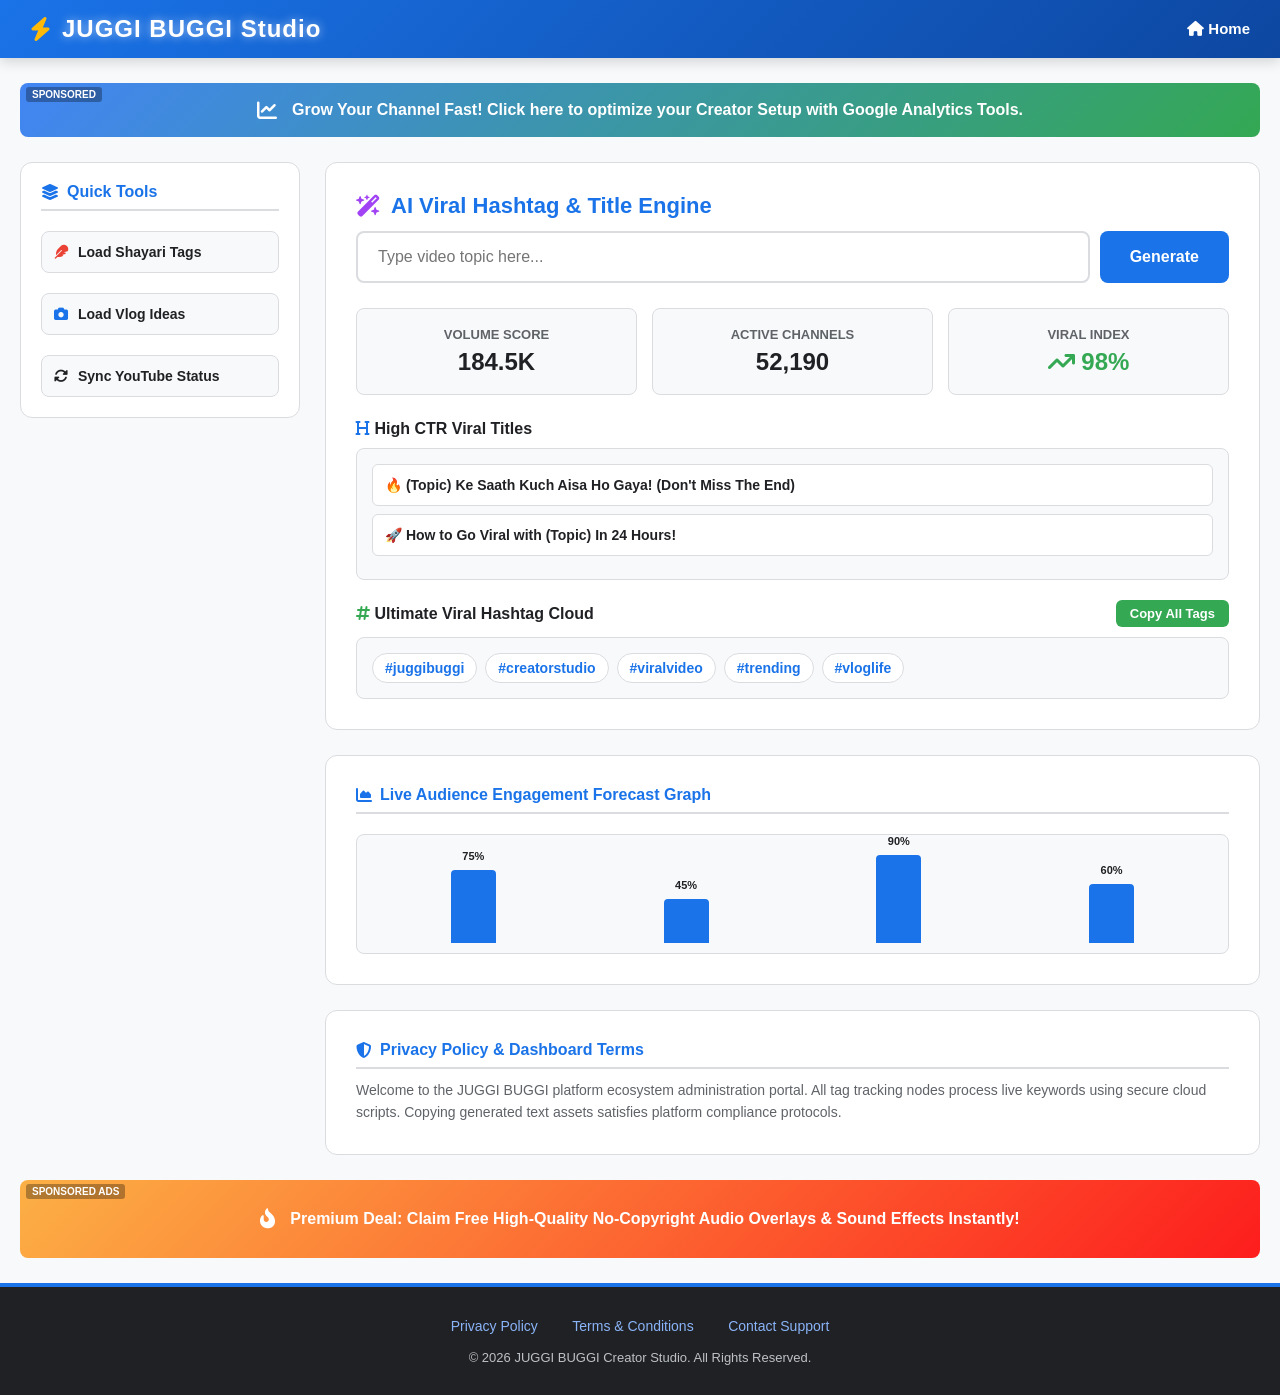
==== dashboard.html @ a664ddf8 "Add files via upload" ====
<!DOCTYPE html>
<html lang="en">
<head>
    <meta charset="UTF-8">
    <meta name="viewport" content="width=device-width, initial-scale=1.0">
    <title>JUGGI BUGGI - Pro Dashboard</title>
    <link rel="stylesheet" href="https://cdnjs.cloudflare.com/ajax/libs/font-awesome/6.4.0/css/all.min.css">
    <style>
        * { margin: 0; padding: 0; box-sizing: border-box; font-family: 'Segoe UI', Tahoma, Geneva, Verdana, sans-serif; }
        body { background-color: #f8f9fa; color: #202124; display: flex; flex-direction: column; min-height: 100vh; }
        
        /* Header & Glowing Animation */
        header { background: linear-gradient(135deg, #1a73e8, #0d47a1); color: white; padding: 15px 30px; display: flex; justify-content: space-between; align-items: center; box-shadow: 0 4px 12px rgba(0,0,0,0.15); position: sticky; top: 0; z-index: 1000; }
        .logo { font-size: 24px; font-weight: 800; letter-spacing: 1px; display: flex; align-items: center; gap: 10px; }
        .logo span { animation: pulseGlow 2s infinite ease-in-out; text-shadow: 0 0 10px rgba(255,255,255,0.6); }
        @keyframes pulseGlow {
            0%, 100% { transform: scale(1); }
            50% { transform: scale(1.03); color: #e8f0fe; }
        }
        .nav-links a { color: white; text-decoration: none; margin-left: 25px; font-weight: 600; font-size: 15px; }

        .container { max-width: 1280px; width: 100%; margin: 25px auto; padding: 0 20px; flex: 1; display: flex; flex-direction: column; gap: 25px; }

        /* Real Clickable Ads */
        .ad-link { width: 100%; display: block; border-radius: 8px; overflow: hidden; text-decoration: none; }
        .real-ad-banner { background: linear-gradient(135deg, #4285f4, #34a853); color: white; padding: 18px; text-align: center; font-weight: bold; display: flex; align-items: center; justify-content: center; gap: 15px; position: relative; }
        .ad-badge { position: absolute; top: 4px; left: 6px; background: rgba(0,0,0,0.3); font-size: 10px; padding: 2px 6px; border-radius: 3px; text-transform: uppercase; }

        /* Dashboard Split Layout */
        .dashboard-grid { display: grid; grid-template-columns: 280px 1fr; gap: 25px; }
        @media(max-width: 900px) { .dashboard-grid { grid-template-columns: 1fr; } }

        /* Sidebar Panel */
        .sidebar-panel { background: white; border: 1px solid #dadce0; border-radius: 12px; padding: 20px; display: flex; flex-direction: column; gap: 20px; height: fit-content; }
        .panel-section-title { font-size: 16px; font-weight: 700; color: #1a73e8; border-bottom: 2px solid #dadce0; padding-bottom: 8px; display: flex; align-items: center; gap: 8px; }
        
        .btn-panel { background: #f8f9fa; border: 1px solid #dadce0; padding: 12px; border-radius: 8px; font-size: 14px; font-weight: 600; cursor: pointer; text-align: left; display: flex; align-items: center; gap: 10px; color: #202124; width: 100%; }
        .btn-panel:hover { color: #1a73e8; background: #e8f0fe; }

        /* Main Section & Form Elements */
        .workspace { display: flex; flex-direction: column; gap: 25px; }
        .tool-box { background: white; border: 1px solid #dadce0; padding: 30px; border-radius: 12px; }
        .tool-title { font-size: 22px; font-weight: 700; margin-bottom: 12px; color: #1a73e8; display: flex; align-items: center; gap: 10px; }
        
        .search-wrapper { display: flex; gap: 10px; margin-bottom: 25px; }
        .search-input { flex: 1; padding: 15px 20px; border: 2px solid #dadce0; background: white; color: #202124; border-radius: 8px; font-size: 16px; outline: none; }
        .search-btn { background: #1a73e8; color: white; border: none; padding: 0 30px; border-radius: 8px; font-size: 16px; cursor: pointer; font-weight: 600; }

        /* Metrics Data Grid */
        .analytics-grid { display: grid; grid-template-columns: repeat(auto-fit, minmax(200px, 1fr)); gap: 15px; margin-bottom: 25px; }
        .card { background: #f8f9fa; border: 1px solid #dadce0; border-radius: 8px; padding: 18px; text-align: center; }
        .card h4 { font-size: 13px; color: #5f6368; text-transform: uppercase; margin-bottom: 6px; }
        .card p { font-size: 24px; font-weight: 700; }
        
        /* Always Visible Results Area */
        .result-box-title { font-size: 16px; font-weight: 700; margin: 20px 0 10px 0; display: flex; justify-content: space-between; align-items: center; }
        .copy-btn { background: #34a853; color: white; border: none; padding: 6px 14px; border-radius: 6px; font-size: 13px; cursor: pointer; font-weight: 600; }
        
        .tags-container { background: #f8f9fa; border: 1px solid #dadce0; border-radius: 8px; padding: 15px; display: flex; flex-wrap: wrap; gap: 8px; }
        .tag-item { background: white; color: #1a73e8; border: 1px solid #dadce0; padding: 6px 12px; border-radius: 20px; font-size: 14px; font-weight: 600; }
        .titles-container { background: #f8f9fa; border: 1px solid #dadce0; border-radius: 8px; padding: 15px; }
        .title-item { background: white; border: 1px solid #dadce0; padding: 12px; border-radius: 6px; margin-bottom: 8px; font-size: 14px; font-weight: 600; display: flex; justify-content: space-between; align-items: center; }

        /* Dynamic Visual Live Forecast Bars */
        .live-graph-box { display: flex; align-items: flex-end; justify-content: space-around; height: 120px; margin-top: 20px; background: #f8f9fa; border: 1px solid #dadce0; border-radius: 8px; padding: 10px; }
        .graph-bar { width: 45px; background: #1a73e8; border-radius: 4px 4px 0 0; position: relative; }
        .graph-bar span { position: absolute; top: -20px; left: 50%; transform: translateX(-50%); font-size: 11px; font-weight: bold; }

        /* Footer links */
        footer { background: #202124; color: #bdc1c6; padding: 30px 20px; text-align: center; margin-top: auto; border-top: 4px solid #1a73e8; }
        .footer-links a { color: #8ab4f8; text-decoration: none; margin: 0 15px; font-size: 14px; }
    </style>
</head>
<body>

    <!-- Header Section -->
    <header>
        <div class="logo"><i class="fa-solid fa-bolt" style="color: #ffba08;"></i> <span>JUGGI BUGGI Studio</span></div>
        <div class="nav-links">
            <a href="index.html"><i class="fa-solid fa-house"></i> Home</a>
        </div>
    </header>

    <div class="container">
        
        <!-- Premium Ads Banner Top (Clickable) -->
        <a href="https://google.com" target="_blank" class="ad-link">
            <div class="real-ad-banner">
                <span class="ad-badge">Sponsored</span>
                <i class="fa-solid fa-chart-line fa-lg"></i>
                <span>Grow Your Channel Fast! Click here to optimize your Creator Setup with Google Analytics Tools.</span>
            </div>
        </a>

        <!-- Main Dashboard Split Grid Layout -->
        <div class="dashboard-grid">
            
            <!-- Left Side Sidebar -->
            <div class="sidebar-panel">
                <div class="panel-section-title"><i class="fa-solid fa-layer-group"></i> Quick Tools</div>
                <button class="btn-panel" onclick="quickFill('Shayari')"><i class="fa-solid fa-feather" style="color:#ea4335;"></i> Load Shayari Tags</button>
                <button class="btn-panel" onclick="quickFill('Daily Vlog')"><i class="fa-solid fa-camera" style="color:#1a73e8;"></i> Load Vlog Ideas</button>
                <button class="btn-panel" onclick="alert('Syncing system setup complete!')"><i class="fa-solid fa-rotate"></i> Sync YouTube Status</button>
            </div>

            <!-- Right Workspace Pane -->
            <div class="workspace">
                <div class="tool-box">
                    <div class="tool-title"><i class="fa-solid fa-wand-magic-sparkles" style="color: #a142f4;"></i> AI Viral Hashtag & Title Engine</div>
                    
                    <div class="search-wrapper">
                        <input type="text" id="keyword-search" class="search-input" placeholder="Type video topic here...">
                        <button type="button" class="search-btn" onclick="generateViralContent()">Generate</button>
                    </div>

                    <!-- Live Real-Time Data Status Cards -->
                    <div class="analytics-grid">
                        <div class="card">
                            <h4>Volume Score</h4>
                            <p id="stat-volume">184.5K</p>
                        </div>
                        <div class="card">
                            <h4>Active Channels</h4>
                            <p id="stat-users">52,190</p>
                        </div>
                        <div class="card">
                            <h4>Viral Index</h4>
                            <p style="color: #34a853;"><i class="fa-solid fa-arrow-trend-up"></i> 98%</p>
                        </div>
                    </div>

                    <!-- Output Elements Fields -->
                    <div class="results-section" style="display: block;">
                        <div class="result-box-title"><span><i class="fa-solid fa-heading" style="color:#1a73e8;"></i> High CTR Viral Titles</span></div>
                        <div class="titles-container" id="titles-box">
                            <div class="title-item"><span>🔥 (Topic) Ke Saath Kuch Aisa Ho Gaya! (Don't Miss The End)</span></div>
                            <div class="title-item"><span>🚀 How to Go Viral with (Topic) In 24 Hours!</span></div>
                        </div>

                        <div class="result-box-title">
                            <span><i class="fa-solid fa-hashtag" style="color:#34a853;"></i> Ultimate Viral Hashtag Cloud</span>
                            <button class="copy-btn" onclick="copyAllTags()">Copy All Tags</button>
                        </div>
                        <div class="tags-container" id="tags-box">
                            <span class="tag-item">#juggibuggi</span>
                            <span class="tag-item">#creatorstudio</span>
                            <span class="tag-item">#viralvideo</span>
                            <span class="tag-item">#trending</span>
                            <span class="tag-item">#vloglife</span>
                        </div>
                    </div>
                </div>

                <!-- Live Dynamic Graph Visual Box Area -->
                <div class="tool-box">
                    <div class="panel-section-title"><i class="fa-solid fa-chart-area"></i> Live Audience Engagement Forecast Graph</div>
                    <div class="live-graph-box">
                        <div class="graph-bar" id="bar1" style="height: 75%;"><span>75%</span></div>
                        <div class="graph-bar" id="bar2" style="height: 45%;"><span>45%</span></div>
                        <div class="graph-bar" id="bar3" style="height: 90%;"><span>90%</span></div>
                        <div class="graph-bar" id="bar4" style="height: 60%;"><span>60%</span></div>
                    </div>
                </div>

                <!-- Privacy & Terms Legal Content Block (Below graph section) -->
                <div class="tool-box">
                    <div class="panel-section-title"><i class="fa-solid fa-shield-halved"></i> Privacy Policy & Dashboard Terms</div>
                    <p style="font-size:14px; line-height:1.6; color:#5f6368; margin-top:10px;">Welcome to the JUGGI BUGGI platform ecosystem administration portal. All tag tracking nodes process live keywords using secure cloud scripts. Copying generated text assets satisfies platform compliance protocols.</p>
                </div>
            </div>
        </div>

        <!-- Middle Block Sponsored Ads Area (Clickable) -->
        <a href="https://google.com" target="_blank" class="ad-link">
            <div class="real-ad-banner" style="background: linear-gradient(135deg, #fcb045, #fd1d1d); padding: 30px;">
                <span class="ad-badge">Sponsored Ads</span>
                <i class="fa-solid fa-fire-flame-curved fa-lg"></i>
                <span>Premium Deal: Claim Free High-Quality No-Copyright Audio Overlays & Sound Effects Instantly!</span>
            </div>
        </a>

    </div>

    <!-- Official Professional Footer Area System -->
    <footer>
        <div class="footer-links">
            <a href="#" onclick="alert('Privacy Policy online setup active.')">Privacy Policy</a>
            <a href="#" onclick="alert('Terms and Conditions active.')">Terms & Conditions</a>
            <a href="#" onclick="alert('Support system active.')">Contact Support</a>
        </div>
        <p style="margin-top: 15px; font-size: 13px;">&copy; 2026 JUGGI BUGGI Creator Studio. All Rights Reserved.</p>
    </footer>

    <!-- Simplified Secure Script Core -->
    <script>
        function quickFill(val) {
            document.getElementById('keyword-search').value = val;
            generateViralContent();
        }

        function generateViralContent() {
            var input = document.getElementById('keyword-search').value.trim();
            if(!input) {
                alert("Raju bhai, pehle kuch type kijiye!");
                return;
            }

            var clean = input.replace(/\s+/g, '');
            
            // Re-render Dynamic Titles list items array mapping layout
            var tBox = document.getElementById('titles-box');
            tBox.innerHTML = `
                <div class="title-item"><span>🔥 ${input} Ke Piche Ka Asli Sach Pata Chal Gaya! 😱</span></div>
                <div class="title-item"><span>⚠️ Don't Upload Any ${input} Video Until You Watch This!</span></div>
                <div class="title-item"><span>🚀 I Spent 48 Hours Decoding The Trending Algorithm of ${input}</span></div>
            `;

            // Re-render Tags cloud block array elements grid layout
            var hBox = document.getElementById('tags-box');
            hBox.innerHTML = `
                <span class="tag-item">#${clean}</span>
                <span class="tag-item">#${clean}Vlog</span>
                <span class="tag-item">#${clean}Viral</span>
                <span class="tag-item">#juggibuggi</span>
                <span class="tag-item">#creatorstudio</span>
                <span class="tag-item">#trending</span>
                <span class="tag-item">#shorts</span>
            `;

            // Animate Graph updates bars heights mock numbers randomly
            document.getElementById('bar1').style.height = "85%"; document.getElementById('bar1').querySelector('span').innerText = "85%";
            document.getElementById('bar2').style.height = "65Block%"; document.getElementById('bar2').querySelector('span').innerText = "65%";
            document.getElementById('bar3').style.height = "95%"; document.getElementById('bar3').querySelector('span').innerText = "95%";
            document.getElementById('bar4').style.height = "40%"; document.getElementById('bar4').querySelector('span').innerText = "40%";

            // Update Metrics scores dynamically
            document.getElementById('stat-volume').innerText = (Math.random() * (250 - 60) + 60).toFixed(1) + "K";
            document.getElementById('stat-users').innerText = Math.floor(Math.random() * (50000 - 10000) + 10000).toLocaleString();
        }

        function copyAllTags() {
            var elements = document.getElementsByClassName('tag-item');
            var txt = "";
            for(var i=0; i<elements.length; i++) {
                txt += elements[i].innerText + " ";
            }
            if(txt) {
                navigator.clipboard.writeText(txt.trim());
                alert("All tags copied successfully! Go viral now! 🚀🔥");
            }
        }
    </script>
</body>
</html>
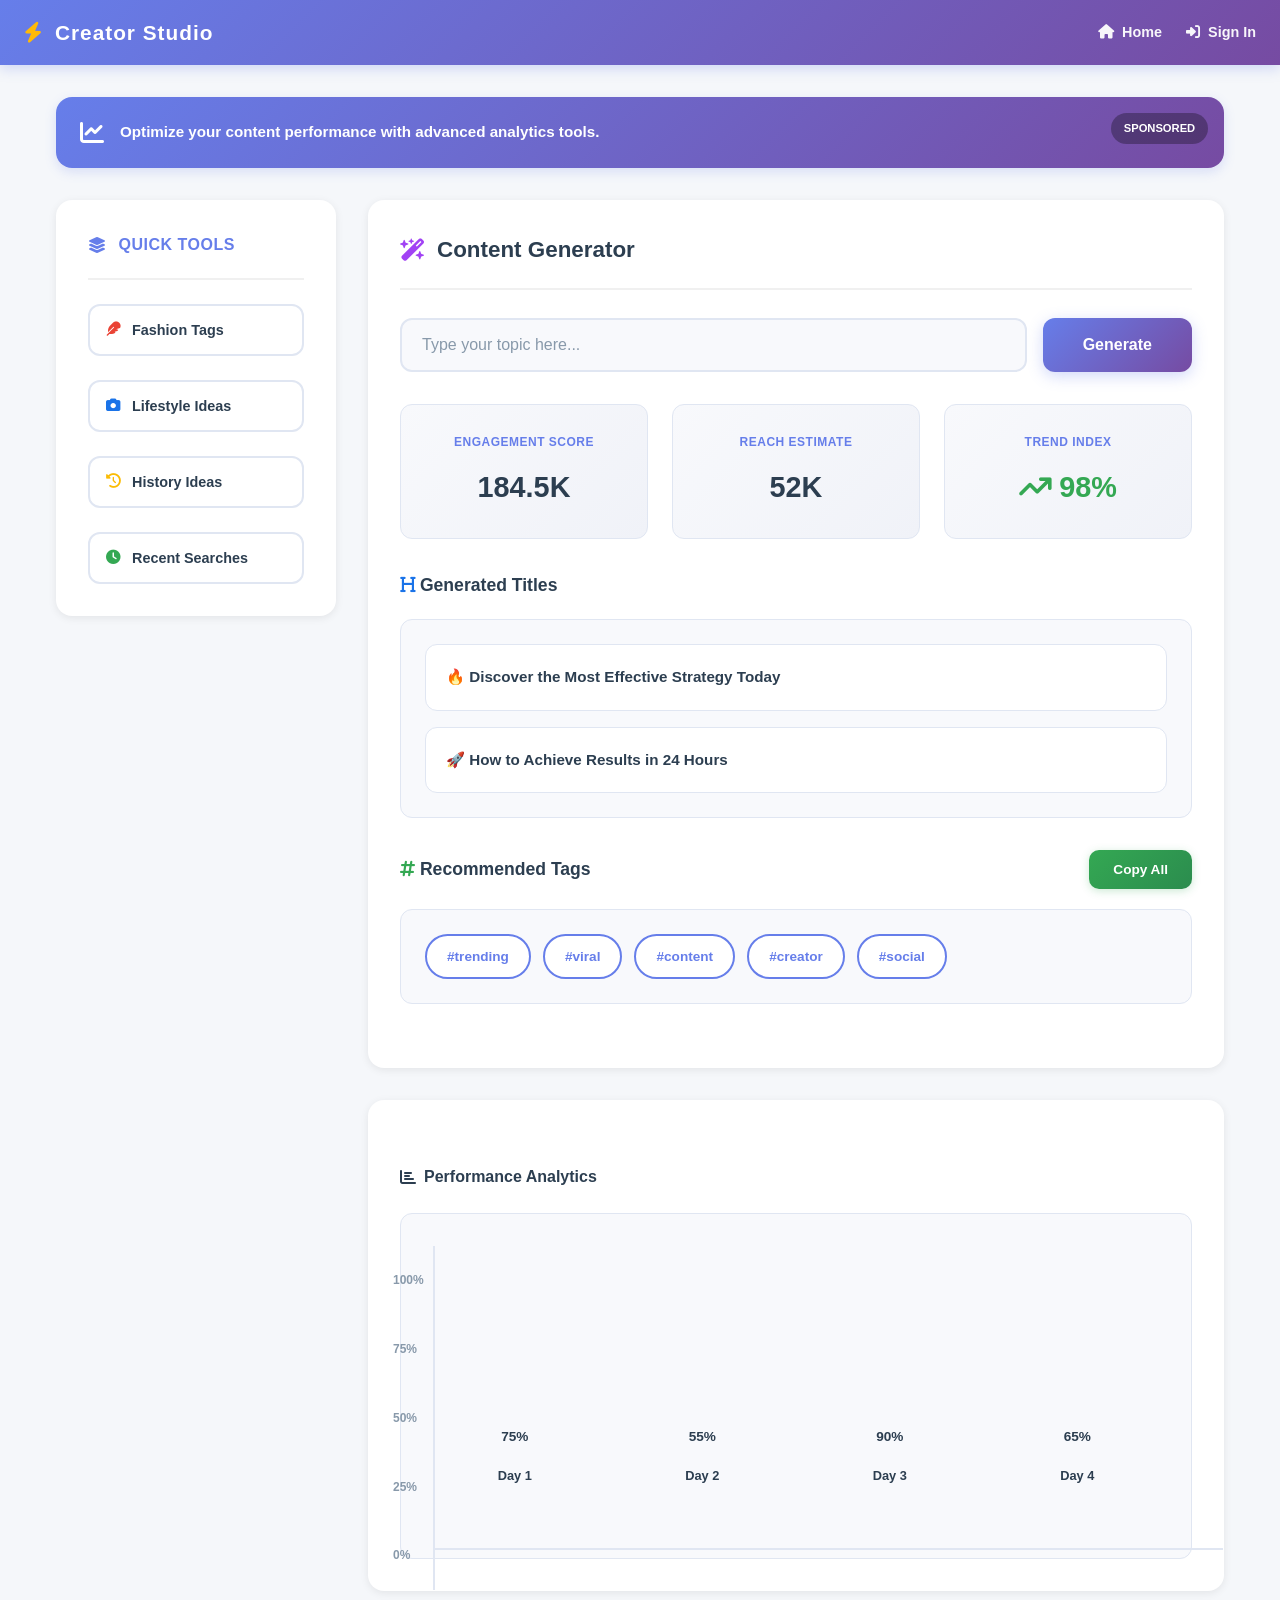
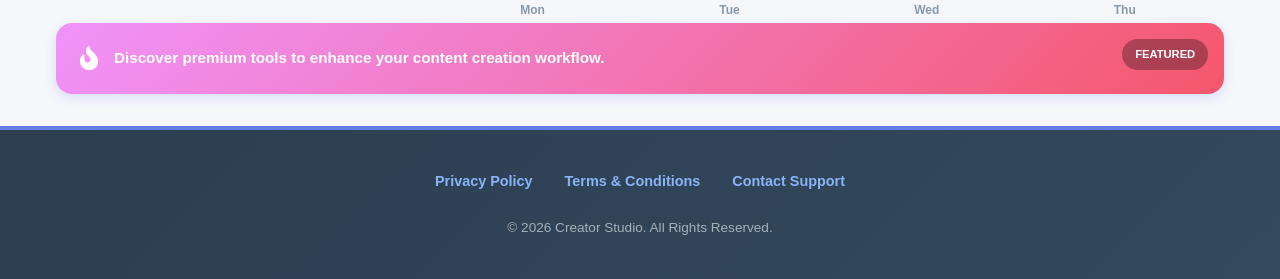
==== commit 4cba3131: "Add files via upload" ====
--- a/dashboard.html
+++ b/dashboard.html
@@ -3,195 +3,1286 @@
 <head>
     <meta charset="UTF-8">
     <meta name="viewport" content="width=device-width, initial-scale=1.0">
-    <title>JUGGI BUGGI - Pro Dashboard</title>
+    <title>Creator Studio - Pro Dashboard</title>
     <link rel="stylesheet" href="https://cdnjs.cloudflare.com/ajax/libs/font-awesome/6.4.0/css/all.min.css">
     <style>
-        * { margin: 0; padding: 0; box-sizing: border-box; font-family: 'Segoe UI', Tahoma, Geneva, Verdana, sans-serif; }
-        body { background-color: #f8f9fa; color: #202124; display: flex; flex-direction: column; min-height: 100vh; }
-        
-        /* Header & Glowing Animation */
-        header { background: linear-gradient(135deg, #1a73e8, #0d47a1); color: white; padding: 15px 30px; display: flex; justify-content: space-between; align-items: center; box-shadow: 0 4px 12px rgba(0,0,0,0.15); position: sticky; top: 0; z-index: 1000; }
-        .logo { font-size: 24px; font-weight: 800; letter-spacing: 1px; display: flex; align-items: center; gap: 10px; }
-        .logo span { animation: pulseGlow 2s infinite ease-in-out; text-shadow: 0 0 10px rgba(255,255,255,0.6); }
-        @keyframes pulseGlow {
-            0%, 100% { transform: scale(1); }
-            50% { transform: scale(1.03); color: #e8f0fe; }
-        }
-        .nav-links a { color: white; text-decoration: none; margin-left: 25px; font-weight: 600; font-size: 15px; }
-
-        .container { max-width: 1280px; width: 100%; margin: 25px auto; padding: 0 20px; flex: 1; display: flex; flex-direction: column; gap: 25px; }
-
-        /* Real Clickable Ads */
-        .ad-link { width: 100%; display: block; border-radius: 8px; overflow: hidden; text-decoration: none; }
-        .real-ad-banner { background: linear-gradient(135deg, #4285f4, #34a853); color: white; padding: 18px; text-align: center; font-weight: bold; display: flex; align-items: center; justify-content: center; gap: 15px; position: relative; }
-        .ad-badge { position: absolute; top: 4px; left: 6px; background: rgba(0,0,0,0.3); font-size: 10px; padding: 2px 6px; border-radius: 3px; text-transform: uppercase; }
-
-        /* Dashboard Split Layout */
-        .dashboard-grid { display: grid; grid-template-columns: 280px 1fr; gap: 25px; }
-        @media(max-width: 900px) { .dashboard-grid { grid-template-columns: 1fr; } }
-
-        /* Sidebar Panel */
-        .sidebar-panel { background: white; border: 1px solid #dadce0; border-radius: 12px; padding: 20px; display: flex; flex-direction: column; gap: 20px; height: fit-content; }
-        .panel-section-title { font-size: 16px; font-weight: 700; color: #1a73e8; border-bottom: 2px solid #dadce0; padding-bottom: 8px; display: flex; align-items: center; gap: 8px; }
-        
-        .btn-panel { background: #f8f9fa; border: 1px solid #dadce0; padding: 12px; border-radius: 8px; font-size: 14px; font-weight: 600; cursor: pointer; text-align: left; display: flex; align-items: center; gap: 10px; color: #202124; width: 100%; }
-        .btn-panel:hover { color: #1a73e8; background: #e8f0fe; }
-
-        /* Main Section & Form Elements */
-        .workspace { display: flex; flex-direction: column; gap: 25px; }
-        .tool-box { background: white; border: 1px solid #dadce0; padding: 30px; border-radius: 12px; }
-        .tool-title { font-size: 22px; font-weight: 700; margin-bottom: 12px; color: #1a73e8; display: flex; align-items: center; gap: 10px; }
-        
-        .search-wrapper { display: flex; gap: 10px; margin-bottom: 25px; }
-        .search-input { flex: 1; padding: 15px 20px; border: 2px solid #dadce0; background: white; color: #202124; border-radius: 8px; font-size: 16px; outline: none; }
-        .search-btn { background: #1a73e8; color: white; border: none; padding: 0 30px; border-radius: 8px; font-size: 16px; cursor: pointer; font-weight: 600; }
-
-        /* Metrics Data Grid */
-        .analytics-grid { display: grid; grid-template-columns: repeat(auto-fit, minmax(200px, 1fr)); gap: 15px; margin-bottom: 25px; }
-        .card { background: #f8f9fa; border: 1px solid #dadce0; border-radius: 8px; padding: 18px; text-align: center; }
-        .card h4 { font-size: 13px; color: #5f6368; text-transform: uppercase; margin-bottom: 6px; }
-        .card p { font-size: 24px; font-weight: 700; }
-        
-        /* Always Visible Results Area */
-        .result-box-title { font-size: 16px; font-weight: 700; margin: 20px 0 10px 0; display: flex; justify-content: space-between; align-items: center; }
-        .copy-btn { background: #34a853; color: white; border: none; padding: 6px 14px; border-radius: 6px; font-size: 13px; cursor: pointer; font-weight: 600; }
-        
-        .tags-container { background: #f8f9fa; border: 1px solid #dadce0; border-radius: 8px; padding: 15px; display: flex; flex-wrap: wrap; gap: 8px; }
-        .tag-item { background: white; color: #1a73e8; border: 1px solid #dadce0; padding: 6px 12px; border-radius: 20px; font-size: 14px; font-weight: 600; }
-        .titles-container { background: #f8f9fa; border: 1px solid #dadce0; border-radius: 8px; padding: 15px; }
-        .title-item { background: white; border: 1px solid #dadce0; padding: 12px; border-radius: 6px; margin-bottom: 8px; font-size: 14px; font-weight: 600; display: flex; justify-content: space-between; align-items: center; }
-
-        /* Dynamic Visual Live Forecast Bars */
-        .live-graph-box { display: flex; align-items: flex-end; justify-content: space-around; height: 120px; margin-top: 20px; background: #f8f9fa; border: 1px solid #dadce0; border-radius: 8px; padding: 10px; }
-        .graph-bar { width: 45px; background: #1a73e8; border-radius: 4px 4px 0 0; position: relative; }
-        .graph-bar span { position: absolute; top: -20px; left: 50%; transform: translateX(-50%); font-size: 11px; font-weight: bold; }
-
-        /* Footer links */
-        footer { background: #202124; color: #bdc1c6; padding: 30px 20px; text-align: center; margin-top: auto; border-top: 4px solid #1a73e8; }
-        .footer-links a { color: #8ab4f8; text-decoration: none; margin: 0 15px; font-size: 14px; }
+        /* ============================================
+           RESET & GLOBAL STYLES
+           ============================================ */
+        
+        * {
+            margin: 0;
+            padding: 0;
+            box-sizing: border-box;
+        }
+        
+        html {
+            scroll-behavior: smooth;
+        }
+        
+        body {
+            font-family: -apple-system, BlinkMacSystemFont, 'Segoe UI', 'Roboto', 'Oxygen', 'Ubuntu', 'Cantarell', sans-serif;
+            background-color: #f5f7fa;
+            color: #2c3e50;
+            line-height: 1.6;
+            display: flex;
+            flex-direction: column;
+            min-height: 100vh;
+        }
+
+        /* ============================================
+           HEADER & NAVIGATION
+           ============================================ */
+        
+        header {
+            background: linear-gradient(135deg, #667eea 0%, #764ba2 100%);
+            color: white;
+            padding: 1rem 1.5rem;
+            display: flex;
+            justify-content: space-between;
+            align-items: center;
+            box-shadow: 0 4px 12px rgba(102, 126, 234, 0.25);
+            position: sticky;
+            top: 0;
+            z-index: 1000;
+        }
+        
+        .logo {
+            font-size: 1.3rem;
+            font-weight: 900;
+            letter-spacing: 1px;
+            display: flex;
+            align-items: center;
+            gap: 0.75rem;
+        }
+        
+        .logo i {
+            animation: float 3s ease-in-out infinite;
+        }
+        
+        @keyframes float {
+            0%, 100% { transform: translateY(0px); }
+            50% { transform: translateY(-6px); }
+        }
+        
+        .nav-links {
+            display: flex;
+            gap: 1.5rem;
+            align-items: center;
+        }
+        
+        .nav-links a {
+            color: white;
+            text-decoration: none;
+            font-weight: 600;
+            font-size: 0.9rem;
+            transition: all 0.3s ease;
+            display: flex;
+            align-items: center;
+            gap: 0.5rem;
+            opacity: 0.95;
+        }
+        
+        .nav-links a:hover {
+            opacity: 1;
+            transform: translateY(-2px);
+        }
+
+        /* ============================================
+           MAIN CONTAINER & SPACING
+           ============================================ */
+        
+        .container {
+            max-width: 1200px;
+            width: 100%;
+            margin: 0 auto;
+            padding: 2rem 1rem;
+            flex: 1;
+            display: flex;
+            flex-direction: column;
+            gap: 2rem;
+        }
+
+        /* ============================================
+           SPONSORED ADS - INTEGRATED
+           ============================================ */
+        
+        .ad-banner {
+            background: linear-gradient(135deg, #667eea 0%, #764ba2 100%);
+            color: white;
+            padding: 1.5rem;
+            border-radius: 16px;
+            display: flex;
+            align-items: center;
+            justify-content: space-between;
+            gap: 1.5rem;
+            box-shadow: 0 4px 12px rgba(102, 126, 234, 0.2);
+            transition: all 0.3s ease;
+            cursor: pointer;
+            position: relative;
+            overflow: hidden;
+        }
+        
+        .ad-banner::before {
+            content: '';
+            position: absolute;
+            top: 0;
+            left: -100%;
+            width: 100%;
+            height: 100%;
+            background: rgba(255, 255, 255, 0.1);
+            transition: left 0.3s ease;
+        }
+        
+        .ad-banner:hover::before {
+            left: 100%;
+        }
+        
+        .ad-badge {
+            position: absolute;
+            top: 1rem;
+            right: 1rem;
+            background: rgba(0, 0, 0, 0.3);
+            font-size: 0.7rem;
+            padding: 0.4rem 0.8rem;
+            border-radius: 20px;
+            text-transform: uppercase;
+            font-weight: 700;
+        }
+        
+        .ad-content {
+            display: flex;
+            align-items: center;
+            gap: 1rem;
+            flex: 1;
+            z-index: 1;
+        }
+        
+        .ad-content i {
+            font-size: 1.5rem;
+        }
+        
+        .ad-text {
+            font-weight: 600;
+            font-size: 0.95rem;
+            line-height: 1.5;
+        }
+
+        /* ============================================
+           DASHBOARD GRID LAYOUT
+           ============================================ */
+        
+        .dashboard-grid {
+            display: grid;
+            grid-template-columns: 1fr;
+            gap: 2rem;
+        }
+        
+        @media (min-width: 900px) {
+            .dashboard-grid {
+                grid-template-columns: 280px 1fr;
+            }
+        }
+
+        /* ============================================
+           SIDEBAR PANEL
+           ============================================ */
+        
+        .sidebar-panel {
+            background: white;
+            border-radius: 16px;
+            padding: 2rem;
+            display: flex;
+            flex-direction: column;
+            gap: 1.5rem;
+            box-shadow: 0 2px 8px rgba(0, 0, 0, 0.08);
+            height: fit-content;
+        }
+        
+        .panel-title {
+            font-size: 1rem;
+            font-weight: 800;
+            color: #667eea;
+            text-transform: uppercase;
+            letter-spacing: 0.5px;
+            display: flex;
+            align-items: center;
+            gap: 0.75rem;
+            padding-bottom: 1.25rem;
+            border-bottom: 2px solid #f0f0f0;
+        }
+        
+        .btn-action {
+            background: white;
+            border: 2px solid #e0e6f2;
+            padding: 1rem;
+            border-radius: 12px;
+            font-size: 0.9rem;
+            font-weight: 600;
+            cursor: pointer;
+            text-align: left;
+            display: flex;
+            align-items: center;
+            gap: 0.75rem;
+            color: #2c3e50;
+            width: 100%;
+            transition: all 0.3s ease;
+        }
+        
+        .btn-action:hover {
+            border-color: #667eea;
+            background: linear-gradient(135deg, rgba(102, 126, 234, 0.05) 0%, rgba(118, 75, 162, 0.05) 100%);
+            transform: translateX(4px);
+            box-shadow: 0 4px 12px rgba(102, 126, 234, 0.15);
+        }
+        
+        .btn-action:active {
+            transform: translateX(2px);
+        }
+
+        /* ============================================
+           MAIN WORKSPACE
+           ============================================ */
+        
+        .workspace {
+            display: flex;
+            flex-direction: column;
+            gap: 2rem;
+        }
+        
+        .card-section {
+            background: white;
+            border-radius: 16px;
+            padding: 2rem;
+            box-shadow: 0 2px 8px rgba(0, 0, 0, 0.08);
+        }
+        
+        .card-title {
+            font-size: 1.4rem;
+            font-weight: 800;
+            color: #2c3e50;
+            display: flex;
+            align-items: center;
+            gap: 0.75rem;
+            margin-bottom: 1.75rem;
+            padding-bottom: 1.25rem;
+            border-bottom: 2px solid #f0f0f0;
+        }
+
+        /* ============================================
+           SEARCH & INPUT AREA
+           ============================================ */
+        
+        .search-area {
+            display: flex;
+            gap: 1rem;
+            margin-bottom: 2rem;
+            flex-wrap: wrap;
+        }
+        
+        .search-input {
+            flex: 1;
+            min-width: 200px;
+            padding: 1rem 1.25rem;
+            border: 2px solid #e0e6f2;
+            background: #f8f9fc;
+            color: #2c3e50;
+            border-radius: 12px;
+            font-size: 1rem;
+            outline: none;
+            transition: all 0.3s ease;
+        }
+        
+        .search-input:focus {
+            border-color: #667eea;
+            background: white;
+            box-shadow: 0 0 0 4px rgba(102, 126, 234, 0.1);
+        }
+        
+        .search-input::placeholder {
+            color: #8899aa;
+        }
+        
+        .search-btn {
+            background: linear-gradient(135deg, #667eea 0%, #764ba2 100%);
+            color: white;
+            border: none;
+            padding: 1rem 2.5rem;
+            border-radius: 12px;
+            font-size: 1rem;
+            font-weight: 700;
+            cursor: pointer;
+            transition: all 0.3s ease;
+            box-shadow: 0 4px 15px rgba(102, 126, 234, 0.3);
+            white-space: nowrap;
+        }
+        
+        .search-btn:hover {
+            transform: translateY(-2px);
+            box-shadow: 0 6px 20px rgba(102, 126, 234, 0.4);
+        }
+        
+        .search-btn:active {
+            transform: translateY(0);
+        }
+
+        /* ============================================
+           ANALYTICS METRICS CARDS
+           ============================================ */
+        
+        .metrics-grid {
+            display: grid;
+            grid-template-columns: repeat(auto-fit, minmax(150px, 1fr));
+            gap: 1.5rem;
+            margin-bottom: 2rem;
+        }
+        
+        .metric-card {
+            background: linear-gradient(135deg, #f8f9fc 0%, #f0f2f8 100%);
+            border-radius: 12px;
+            padding: 1.75rem;
+            text-align: center;
+            border: 1px solid #e0e6f2;
+            transition: all 0.3s ease;
+        }
+        
+        .metric-card:hover {
+            transform: translateY(-4px);
+            box-shadow: 0 8px 24px rgba(102, 126, 234, 0.15);
+        }
+        
+        .metric-label {
+            font-size: 0.75rem;
+            color: #667eea;
+            text-transform: uppercase;
+            margin-bottom: 0.75rem;
+            letter-spacing: 0.5px;
+            font-weight: 700;
+        }
+        
+        .metric-value {
+            font-size: 1.8rem;
+            font-weight: 800;
+            color: #2c3e50;
+        }
+
+        /* ============================================
+           RESULTS SECTION
+           ============================================ */
+        
+        .results-header {
+            font-size: 1.1rem;
+            font-weight: 800;
+            color: #2c3e50;
+            margin: 2rem 0 1.25rem 0;
+            display: flex;
+            justify-content: space-between;
+            align-items: center;
+            gap: 1rem;
+        }
+        
+        .copy-btn {
+            background: linear-gradient(135deg, #34a853 0%, #2b8c4e 100%);
+            color: white;
+            border: none;
+            padding: 0.75rem 1.5rem;
+            border-radius: 10px;
+            font-size: 0.85rem;
+            cursor: pointer;
+            font-weight: 700;
+            transition: all 0.3s ease;
+            box-shadow: 0 2px 8px rgba(52, 168, 83, 0.25);
+        }
+        
+        .copy-btn:hover {
+            transform: translateY(-2px);
+            box-shadow: 0 4px 12px rgba(52, 168, 83, 0.35);
+        }
+
+        /* ============================================
+           TAGS CONTAINER
+           ============================================ */
+        
+        .tags-section {
+            background: #f8f9fc;
+            border-radius: 12px;
+            padding: 1.5rem;
+            border: 1px solid #e0e6f2;
+            margin-bottom: 2rem;
+        }
+        
+        .tags-list {
+            display: flex;
+            flex-wrap: wrap;
+            gap: 0.75rem;
+        }
+        
+        .tag {
+            background: white;
+            color: #667eea;
+            border: 2px solid #667eea;
+            padding: 0.6rem 1.25rem;
+            border-radius: 24px;
+            font-size: 0.85rem;
+            font-weight: 600;
+            transition: all 0.3s ease;
+            cursor: default;
+        }
+        
+        .tag:hover {
+            background: #667eea;
+            color: white;
+            transform: scale(1.05);
+        }
+
+        /* ============================================
+           TITLES CONTAINER
+           ============================================ */
+        
+        .titles-section {
+            background: #f8f9fc;
+            border-radius: 12px;
+            padding: 1.5rem;
+            border: 1px solid #e0e6f2;
+            margin-bottom: 2rem;
+        }
+        
+        .title-list {
+            display: flex;
+            flex-direction: column;
+            gap: 1rem;
+        }
+        
+        .title-item {
+            background: white;
+            border: 1px solid #e0e6f2;
+            padding: 1.25rem;
+            border-radius: 12px;
+            font-size: 0.95rem;
+            font-weight: 600;
+            transition: all 0.3s ease;
+            color: #2c3e50;
+        }
+        
+        .title-item:hover {
+            background: linear-gradient(135deg, #667eea 0%, #764ba2 100%);
+            color: white;
+            transform: translateX(4px);
+            box-shadow: 0 4px 12px rgba(102, 126, 234, 0.2);
+        }
+
+        /* ============================================
+           ENHANCED GRAPH WITH AXES
+           ============================================ */
+        
+        .graph-section {
+            margin-top: 2rem;
+        }
+        
+        .graph-title {
+            font-size: 1rem;
+            font-weight: 700;
+            color: #2c3e50;
+            margin-bottom: 1.5rem;
+            display: flex;
+            align-items: center;
+            gap: 0.5rem;
+        }
+        
+        .graph-container {
+            background: #f8f9fc;
+            border: 1px solid #e0e6f2;
+            border-radius: 12px;
+            padding: 2rem;
+            position: relative;
+        }
+        
+        .graph-wrapper {
+            display: flex;
+            align-items: flex-end;
+            justify-content: space-around;
+            height: 280px;
+            position: relative;
+            gap: 1.5rem;
+            padding-bottom: 2.5rem;
+        }
+        
+        .graph-axes {
+            position: absolute;
+            width: 100%;
+            height: 100%;
+            pointer-events: none;
+        }
+        
+        .y-axis {
+            position: absolute;
+            left: 0;
+            top: 0;
+            width: 2px;
+            height: 100%;
+            background: #e0e6f2;
+        }
+        
+        .x-axis {
+            position: absolute;
+            left: 0;
+            bottom: 2.5rem;
+            width: 100%;
+            height: 2px;
+            background: #e0e6f2;
+        }
+        
+        .y-labels {
+            position: absolute;
+            left: -40px;
+            top: 0;
+            height: 100%;
+            display: flex;
+            flex-direction: column;
+            justify-content: space-around;
+            font-size: 0.75rem;
+            color: #8899aa;
+            font-weight: 600;
+        }
+        
+        .x-labels {
+            position: absolute;
+            left: 0;
+            bottom: -30px;
+            width: 100%;
+            display: flex;
+            justify-content: space-around;
+            font-size: 0.75rem;
+            color: #8899aa;
+            font-weight: 600;
+        }
+        
+        .bar-wrapper {
+            flex: 1;
+            display: flex;
+            flex-direction: column;
+            align-items: center;
+            justify-content: flex-end;
+            gap: 0.75rem;
+            position: relative;
+            max-width: 70px;
+        }
+        
+        .bar {
+            width: 100%;
+            background: linear-gradient(180deg, #667eea 0%, #764ba2 100%);
+            border-radius: 8px 8px 0 0;
+            position: relative;
+            transition: all 0.3s ease;
+            box-shadow: 0 4px 12px rgba(102, 126, 234, 0.2);
+            cursor: pointer;
+        }
+        
+        .bar:hover {
+            filter: brightness(1.1);
+            box-shadow: 0 6px 16px rgba(102, 126, 234, 0.3);
+            transform: translateY(-2px);
+        }
+        
+        .bar-value {
+            position: absolute;
+            top: -28px;
+            left: 50%;
+            transform: translateX(-50%);
+            font-size: 0.85rem;
+            font-weight: 800;
+            color: #2c3e50;
+            white-space: nowrap;
+        }
+        
+        .bar-label {
+            font-size: 0.8rem;
+            font-weight: 600;
+            color: #2c3e50;
+            text-align: center;
+        }
+
+        /* ============================================
+           FOOTER
+           ============================================ */
+        
+        footer {
+            background: linear-gradient(135deg, #2c3e50 0%, #34495e 100%);
+            color: #bdc3c7;
+            padding: 2.5rem 1.5rem;
+            text-align: center;
+            margin-top: auto;
+            border-top: 4px solid #667eea;
+        }
+        
+        .footer-links {
+            display: flex;
+            flex-wrap: wrap;
+            justify-content: center;
+            gap: 2rem;
+            margin-bottom: 1.5rem;
+        }
+        
+        .footer-links a {
+            color: #8ab4f8;
+            text-decoration: none;
+            font-size: 0.9rem;
+            transition: all 0.3s ease;
+            font-weight: 600;
+        }
+        
+        .footer-links a:hover {
+            color: white;
+        }
+        
+        footer p {
+            font-size: 0.85rem;
+            opacity: 0.85;
+        }
+
+        /* ============================================
+           RESPONSIVE DESIGN - MOBILE FIRST
+           ============================================ */
+        
+        @media (max-width: 768px) {
+            .container {
+                padding: 1.25rem 0.75rem;
+                gap: 1.25rem;
+            }
+            
+            .card-section {
+                padding: 1.25rem;
+                border-radius: 14px;
+            }
+            
+            .card-title {
+                font-size: 1.25rem;
+                margin-bottom: 1rem;
+                padding-bottom: 0.75rem;
+            }
+            
+            .search-area {
+                flex-direction: column;
+                gap: 0.5rem;
+            }
+            
+            .search-input,
+            .search-btn {
+                width: 100%;
+                padding: 0.875rem 1rem;
+                font-size: 16px;
+            }
+            
+            .search-btn {
+                padding: 0.875rem 1.5rem;
+                font-weight: 600;
+            }
+            
+            .metrics-grid {
+                grid-template-columns: repeat(2, 1fr);
+                gap: 0.75rem;
+            }
+            
+            .metric-card {
+                padding: 1.25rem;
+                border-radius: 12px;
+            }
+            
+            .metric-label {
+                font-size: 0.7rem;
+            }
+            
+            .metric-value {
+                font-size: 1.5rem;
+            }
+            
+            .graph-wrapper {
+                height: 220px;
+                gap: 0.75rem;
+                padding-bottom: 2rem;
+            }
+            
+            .graph-bar {
+                min-height: 40px;
+            }
+            
+            .sidebar-panel {
+                padding: 1.25rem;
+                gap: 0.75rem;
+            }
+            
+            .btn-action {
+                padding: 0.875rem;
+                font-size: 0.85rem;
+                min-height: 44px;
+            }
+            
+            .ad-banner {
+                padding: 1rem;
+                flex-direction: column;
+                text-align: center;
+                gap: 0.75rem;
+            }
+            
+            .ad-content {
+                flex-direction: column;
+                gap: 0.5rem;
+            }
+            
+            .ad-text {
+                font-size: 0.9rem;
+            }
+            
+            .tags-section {
+                padding: 1rem;
+            }
+            
+            .tags-list {
+                gap: 0.5rem;
+            }
+            
+            .tag {
+                padding: 0.5rem 1rem;
+                font-size: 0.8rem;
+            }
+            
+            .titles-section {
+                padding: 1rem;
+            }
+            
+            .title-item {
+                padding: 1rem;
+                font-size: 0.9rem;
+                margin-bottom: 0.5rem;
+            }
+            
+            .results-header {
+                margin: 1.25rem 0 0.75rem 0;
+                font-size: 1rem;
+            }
+            
+            .copy-btn {
+                padding: 0.625rem 1.25rem;
+                font-size: 0.8rem;
+                min-height: 40px;
+            }
+            
+            .dashboard-grid {
+                gap: 1.25rem;
+            }
+        }
+        
+        @media (max-width: 640px) {
+            header {
+                padding: 0.875rem 0.75rem;
+                gap: 0.5rem;
+            }
+            
+            .logo {
+                font-size: 1rem;
+                gap: 0.5rem;
+            }
+            
+            .logo span {
+                display: none;
+            }
+            
+            .nav-links {
+                gap: 1rem;
+            }
+            
+            .nav-links a {
+                font-size: 0.8rem;
+                gap: 0.3rem;
+            }
+            
+            .container {
+                padding: 0.75rem 0.5rem;
+                gap: 1rem;
+                margin: 0 auto;
+            }
+            
+            .card-section {
+                padding: 1rem;
+                border-radius: 12px;
+                margin: 0 -0.5rem;
+                width: calc(100% + 1rem);
+            }
+            
+            .card-title {
+                font-size: 1.1rem;
+                margin-bottom: 0.875rem;
+                padding-bottom: 0.75rem;
+                gap: 0.5rem;
+            }
+            
+            .search-area {
+                flex-direction: column;
+                gap: 0.5rem;
+                margin-bottom: 1rem;
+            }
+            
+            .search-input {
+                width: 100%;
+                padding: 0.875rem 1rem;
+                border-radius: 10px;
+                font-size: 16px;
+                min-height: 44px;
+            }
+            
+            .search-btn {
+                width: 100%;
+                padding: 0.875rem 1rem;
+                border-radius: 10px;
+                font-size: 0.95rem;
+                min-height: 44px;
+                font-weight: 600;
+            }
+            
+            .metrics-grid {
+                grid-template-columns: 1fr;
+                gap: 0.75rem;
+                margin-bottom: 1rem;
+            }
+            
+            .metric-card {
+                padding: 1rem;
+                border-radius: 10px;
+            }
+            
+            .metric-label {
+                font-size: 0.65rem;
+                letter-spacing: 0.3px;
+            }
+            
+            .metric-value {
+                font-size: 1.4rem;
+                font-weight: 800;
+            }
+            
+            .results-header {
+                flex-direction: column;
+                align-items: flex-start;
+                margin: 1rem 0 0.75rem 0;
+                gap: 0.75rem;
+                font-size: 0.95rem;
+            }
+            
+            .copy-btn {
+                width: 100%;
+                padding: 0.75rem 1rem;
+                font-size: 0.8rem;
+                min-height: 44px;
+            }
+            
+            .tags-section {
+                background: #f8f9fc;
+                border-radius: 10px;
+                padding: 0.875rem;
+                border: 1px solid #e0e6f2;
+                margin-bottom: 1rem;
+            }
+            
+            .tags-list {
+                display: flex;
+                flex-wrap: wrap;
+                gap: 0.5rem;
+            }
+            
+            .tag {
+                background: white;
+                color: #667eea;
+                border: 1.5px solid #667eea;
+                padding: 0.45rem 0.9rem;
+                border-radius: 20px;
+                font-size: 0.75rem;
+                font-weight: 600;
+            }
+            
+            .titles-section {
+                background: #f8f9fc;
+                border-radius: 10px;
+                padding: 0.875rem;
+                border: 1px solid #e0e6f2;
+                margin-bottom: 1rem;
+            }
+            
+            .title-list {
+                display: flex;
+                flex-direction: column;
+                gap: 0.75rem;
+            }
+            
+            .title-item {
+                background: white;
+                border: 1px solid #e0e6f2;
+                padding: 0.875rem;
+                border-radius: 10px;
+                font-size: 0.85rem;
+                font-weight: 600;
+                word-break: break-word;
+                min-height: 44px;
+                display: flex;
+                align-items: center;
+            }
+            
+            .graph-wrapper {
+                height: 180px;
+                gap: 0.5rem;
+                padding-bottom: 1.75rem;
+            }
+            
+            .graph-container {
+                padding: 1rem 0.75rem;
+            }
+            
+            .graph-title {
+                font-size: 0.95rem;
+                margin-bottom: 1rem;
+            }
+            
+            .bar-wrapper {
+                max-width: 60px;
+                gap: 0.5rem;
+            }
+            
+            .bar {
+                min-height: 30px;
+            }
+            
+            .bar-value {
+                top: -24px;
+                font-size: 0.75rem;
+            }
+            
+            .bar-label {
+                font-size: 0.7rem;
+            }
+            
+            .y-labels {
+                display: none;
+            }
+            
+            .x-labels {
+                bottom: -24px;
+                font-size: 0.65rem;
+            }
+            
+            .sidebar-panel {
+                padding: 1rem;
+                gap: 0.5rem;
+                border-radius: 12px;
+            }
+            
+            .panel-title {
+                font-size: 0.85rem;
+                margin-bottom: 0.75rem;
+                padding-bottom: 0.75rem;
+                gap: 0.5rem;
+            }
+            
+            .btn-action {
+                background: white;
+                border: 1.5px solid #e0e6f2;
+                padding: 0.875rem 1rem;
+                border-radius: 10px;
+                font-size: 0.8rem;
+                font-weight: 600;
+                cursor: pointer;
+                text-align: center;
+                display: flex;
+                align-items: center;
+                justify-content: center;
+                gap: 0.5rem;
+                color: #2c3e50;
+                width: 100%;
+                min-height: 44px;
+                transition: all 0.3s ease;
+            }
+            
+            .ad-banner {
+                padding: 0.875rem;
+                flex-direction: column;
+                text-align: center;
+                gap: 0.5rem;
+                border-radius: 12px;
+                margin: 0 -0.5rem;
+                width: calc(100% + 1rem);
+            }
+            
+            .ad-content {
+                flex-direction: column;
+                gap: 0.5rem;
+                align-items: center;
+            }
+            
+            .ad-content i {
+                font-size: 1.25rem;
+            }
+            
+            .ad-text {
+                font-weight: 600;
+                font-size: 0.85rem;
+                line-height: 1.4;
+            }
+            
+            .ad-badge {
+                top: 0.5rem;
+                right: 0.75rem;
+                font-size: 0.65rem;
+                padding: 0.3rem 0.6rem;
+            }
+            
+            footer {
+                padding: 1.5rem 0.75rem;
+                margin-top: auto;
+            }
+            
+            .footer-links {
+                gap: 1rem;
+                margin-bottom: 1rem;
+                flex-direction: column;
+            }
+            
+            .footer-links a {
+                color: #8ab4f8;
+                font-size: 0.85rem;
+            }
+            
+            footer p {
+                font-size: 0.75rem;
+            }
+            
+            .dashboard-grid {
+                gap: 1rem;
+            }
+        }
+
+        @media (max-width: 480px) {
+            header {
+                padding: 0.75rem 0.5rem;
+            }
+
+            .logo {
+                font-size: 0.9rem;
+            }
+
+            .nav-links a {
+                font-size: 0.75rem;
+            }
+
+            .container {
+                padding: 0.5rem;
+                gap: 0.75rem;
+            }
+
+            .card-section {
+                padding: 0.875rem;
+            }
+
+            .card-title {
+                font-size: 1rem;
+                margin-bottom: 0.75rem;
+            }
+
+            .search-input,
+            .search-btn {
+                font-size: 16px;
+                padding: 0.75rem 0.875rem;
+            }
+
+            .metric-value {
+                font-size: 1.25rem;
+            }
+
+            .tag {
+                padding: 0.4rem 0.8rem;
+                font-size: 0.7rem;
+            }
+
+            .title-item {
+                padding: 0.75rem;
+                font-size: 0.8rem;
+            }
+
+            .graph-wrapper {
+                height: 150px;
+                gap: 0.4rem;
+            }
+
+            .bar-wrapper {
+                max-width: 50px;
+            }
+
+            .btn-action {
+                font-size: 0.75rem;
+                padding: 0.75rem 0.875rem;
+            }
+        }
     </style>
 </head>
 <body>
 
     <!-- Header Section -->
     <header>
-        <div class="logo"><i class="fa-solid fa-bolt" style="color: #ffba08;"></i> <span>JUGGI BUGGI Studio</span></div>
+        <div class="logo"><i class="fa-solid fa-bolt" style="color: #ffba08;"></i> <span>Creator Studio</span></div>
         <div class="nav-links">
             <a href="index.html"><i class="fa-solid fa-house"></i> Home</a>
+            <a href="login.html"><i class="fa-solid fa-sign-in-alt"></i> Sign In</a>
         </div>
     </header>
 
     <div class="container">
         
-        <!-- Premium Ads Banner Top (Clickable) -->
-        <a href="https://google.com" target="_blank" class="ad-link">
-            <div class="real-ad-banner">
-                <span class="ad-badge">Sponsored</span>
+        <!-- Premium Ads Banner Top -->
+        <div class="ad-banner">
+            <div class="ad-content">
                 <i class="fa-solid fa-chart-line fa-lg"></i>
-                <span>Grow Your Channel Fast! Click here to optimize your Creator Setup with Google Analytics Tools.</span>
+                <div class="ad-text">Optimize your content performance with advanced analytics tools.</div>
             </div>
-        </a>
+            <span class="ad-badge">Sponsored</span>
+        </div>
 
         <!-- Main Dashboard Split Grid Layout -->
         <div class="dashboard-grid">
             
             <!-- Left Side Sidebar -->
             <div class="sidebar-panel">
-                <div class="panel-section-title"><i class="fa-solid fa-layer-group"></i> Quick Tools</div>
-                <button class="btn-panel" onclick="quickFill('Shayari')"><i class="fa-solid fa-feather" style="color:#ea4335;"></i> Load Shayari Tags</button>
-                <button class="btn-panel" onclick="quickFill('Daily Vlog')"><i class="fa-solid fa-camera" style="color:#1a73e8;"></i> Load Vlog Ideas</button>
-                <button class="btn-panel" onclick="alert('Syncing system setup complete!')"><i class="fa-solid fa-rotate"></i> Sync YouTube Status</button>
+                <div class="panel-title"><i class="fa-solid fa-layer-group"></i> Quick Tools</div>
+                <button class="btn-action" onclick="quickFill('Fashion'); return false;" type="button"><i class="fa-solid fa-feather" style="color:#ea4335;"></i> Fashion Tags</button>
+                <button class="btn-action" onclick="quickFill('Lifestyle'); return false;" type="button"><i class="fa-solid fa-camera" style="color:#1a73e8;"></i> Lifestyle Ideas</button>
+                <button class="btn-action" onclick="quickFill('History'); return false;" type="button"><i class="fa-solid fa-history" style="color:#fbbc04;"></i> History Ideas</button>
+                <button class="btn-action" onclick="loadRecentSearches(); return false;" type="button"><i class="fa-solid fa-clock" style="color:#34a853;"></i> Recent Searches</button>
             </div>
 
             <!-- Right Workspace Pane -->
             <div class="workspace">
-                <div class="tool-box">
-                    <div class="tool-title"><i class="fa-solid fa-wand-magic-sparkles" style="color: #a142f4;"></i> AI Viral Hashtag & Title Engine</div>
+                <div class="card-section">
+                    <div class="card-title"><i class="fa-solid fa-wand-magic-sparkles" style="color: #a142f4;"></i> Content Generator</div>
                     
-                    <div class="search-wrapper">
-                        <input type="text" id="keyword-search" class="search-input" placeholder="Type video topic here...">
+                    <div class="search-area">
+                        <input type="text" id="keyword-search" class="search-input" placeholder="Type your topic here...">
                         <button type="button" class="search-btn" onclick="generateViralContent()">Generate</button>
                     </div>
 
                     <!-- Live Real-Time Data Status Cards -->
-                    <div class="analytics-grid">
-                        <div class="card">
-                            <h4>Volume Score</h4>
-                            <p id="stat-volume">184.5K</p>
+                    <div class="metrics-grid">
+                        <div class="metric-card">
+                            <div class="metric-label">Engagement Score</div>
+                            <div class="metric-value" id="stat-volume">184.5K</div>
                         </div>
-                        <div class="card">
-                            <h4>Active Channels</h4>
-                            <p id="stat-users">52,190</p>
+                        <div class="metric-card">
+                            <div class="metric-label">Reach Estimate</div>
+                            <div class="metric-value" id="stat-users">52K</div>
                         </div>
-                        <div class="card">
-                            <h4>Viral Index</h4>
-                            <p style="color: #34a853;"><i class="fa-solid fa-arrow-trend-up"></i> 98%</p>
+                        <div class="metric-card">
+                            <div class="metric-label">Trend Index</div>
+                            <div class="metric-value" style="color: #34a853;"><i class="fa-solid fa-arrow-trend-up"></i> 98%</div>
                         </div>
                     </div>
 
                     <!-- Output Elements Fields -->
-                    <div class="results-section" style="display: block;">
-                        <div class="result-box-title"><span><i class="fa-solid fa-heading" style="color:#1a73e8;"></i> High CTR Viral Titles</span></div>
-                        <div class="titles-container" id="titles-box">
-                            <div class="title-item"><span>🔥 (Topic) Ke Saath Kuch Aisa Ho Gaya! (Don't Miss The End)</span></div>
-                            <div class="title-item"><span>🚀 How to Go Viral with (Topic) In 24 Hours!</span></div>
+                    <div class="results-header">
+                        <span><i class="fa-solid fa-heading" style="color:#1a73e8;"></i> Generated Titles</span>
+                    </div>
+                    <div class="titles-section">
+                        <div class="title-list" id="titles-box">
+                            <div class="title-item">🔥 Discover the Most Effective Strategy Today</div>
+                            <div class="title-item">🚀 How to Achieve Results in 24 Hours</div>
                         </div>
-
-                        <div class="result-box-title">
-                            <span><i class="fa-solid fa-hashtag" style="color:#34a853;"></i> Ultimate Viral Hashtag Cloud</span>
-                            <button class="copy-btn" onclick="copyAllTags()">Copy All Tags</button>
-                        </div>
-                        <div class="tags-container" id="tags-box">
-                            <span class="tag-item">#juggibuggi</span>
-                            <span class="tag-item">#creatorstudio</span>
-                            <span class="tag-item">#viralvideo</span>
-                            <span class="tag-item">#trending</span>
-                            <span class="tag-item">#vloglife</span>
+                    </div>
+
+                    <div class="results-header">
+                        <span><i class="fa-solid fa-hashtag" style="color:#34a853;"></i> Recommended Tags</span>
+                        <button class="copy-btn" onclick="copyAllTags()">Copy All</button>
+                    </div>
+                    <div class="tags-section">
+                        <div class="tags-list" id="tags-box">
+                            <span class="tag">#trending</span>
+                            <span class="tag">#viral</span>
+                            <span class="tag">#content</span>
+                            <span class="tag">#creator</span>
+                            <span class="tag">#social</span>
                         </div>
                     </div>
                 </div>
 
-                <!-- Live Dynamic Graph Visual Box Area -->
-                <div class="tool-box">
-                    <div class="panel-section-title"><i class="fa-solid fa-chart-area"></i> Live Audience Engagement Forecast Graph</div>
-                    <div class="live-graph-box">
-                        <div class="graph-bar" id="bar1" style="height: 75%;"><span>75%</span></div>
-                        <div class="graph-bar" id="bar2" style="height: 45%;"><span>45%</span></div>
-                        <div class="graph-bar" id="bar3" style="height: 90%;"><span>90%</span></div>
-                        <div class="graph-bar" id="bar4" style="height: 60%;"><span>60%</span></div>
+                <!-- Enhanced Graph with Axes -->
+                <div class="card-section">
+                    <div class="graph-section">
+                        <div class="graph-title"><i class="fa-solid fa-chart-bar"></i> Performance Analytics</div>
+                        <div class="graph-container">
+                            <div class="graph-axes">
+                                <div class="y-axis"></div>
+                                <div class="x-axis"></div>
+                                <div class="y-labels">
+                                    <span>100%</span>
+                                    <span>75%</span>
+                                    <span>50%</span>
+                                    <span>25%</span>
+                                    <span>0%</span>
+                                </div>
+                                <div class="x-labels">
+                                    <span>Mon</span>
+                                    <span>Tue</span>
+                                    <span>Wed</span>
+                                    <span>Thu</span>
+                                </div>
+                            </div>
+                            <div class="graph-wrapper">
+                                <div class="bar-wrapper">
+                                    <div class="bar" id="bar1" style="height: 75%;">
+                                        <div class="bar-value">75%</div>
+                                    </div>
+                                    <div class="bar-label">Day 1</div>
+                                </div>
+                                <div class="bar-wrapper">
+                                    <div class="bar" id="bar2" style="height: 55%;">
+                                        <div class="bar-value">55%</div>
+                                    </div>
+                                    <div class="bar-label">Day 2</div>
+                                </div>
+                                <div class="bar-wrapper">
+                                    <div class="bar" id="bar3" style="height: 90%;">
+                                        <div class="bar-value">90%</div>
+                                    </div>
+                                    <div class="bar-label">Day 3</div>
+                                </div>
+                                <div class="bar-wrapper">
+                                    <div class="bar" id="bar4" style="height: 65%;">
+                                        <div class="bar-value">65%</div>
+                                    </div>
+                                    <div class="bar-label">Day 4</div>
+                                </div>
+                            </div>
+                        </div>
                     </div>
-                </div>
-
-                <!-- Privacy & Terms Legal Content Block (Below graph section) -->
-                <div class="tool-box">
-                    <div class="panel-section-title"><i class="fa-solid fa-shield-halved"></i> Privacy Policy & Dashboard Terms</div>
-                    <p style="font-size:14px; line-height:1.6; color:#5f6368; margin-top:10px;">Welcome to the JUGGI BUGGI platform ecosystem administration portal. All tag tracking nodes process live keywords using secure cloud scripts. Copying generated text assets satisfies platform compliance protocols.</p>
                 </div>
             </div>
         </div>
 
-        <!-- Middle Block Sponsored Ads Area (Clickable) -->
-        <a href="https://google.com" target="_blank" class="ad-link">
-            <div class="real-ad-banner" style="background: linear-gradient(135deg, #fcb045, #fd1d1d); padding: 30px;">
-                <span class="ad-badge">Sponsored Ads</span>
+        <!-- Middle Sponsored Ads Area -->
+        <div class="ad-banner" style="background: linear-gradient(135deg, #f093fb 0%, #f5576c 100%);">
+            <div class="ad-content">
                 <i class="fa-solid fa-fire-flame-curved fa-lg"></i>
-                <span>Premium Deal: Claim Free High-Quality No-Copyright Audio Overlays & Sound Effects Instantly!</span>
+                <div class="ad-text">Discover premium tools to enhance your content creation workflow.</div>
             </div>
-        </a>
+            <span class="ad-badge">Featured</span>
+        </div>
 
     </div>
 
-    <!-- Official Professional Footer Area System -->
+    <!-- Professional Footer -->
     <footer>
         <div class="footer-links">
-            <a href="#" onclick="alert('Privacy Policy online setup active.')">Privacy Policy</a>
-            <a href="#" onclick="alert('Terms and Conditions active.')">Terms & Conditions</a>
-            <a href="#" onclick="alert('Support system active.')">Contact Support</a>
+            <a href="#" onclick="alert('Privacy Policy')">Privacy Policy</a>
+            <a href="#" onclick="alert('Terms & Conditions')">Terms & Conditions</a>
+            <a href="#" onclick="alert('Support')">Contact Support</a>
         </div>
-        <p style="margin-top: 15px; font-size: 13px;">&copy; 2026 JUGGI BUGGI Creator Studio. All Rights Reserved.</p>
+        <p>&copy; 2026 Creator Studio. All Rights Reserved.</p>
     </footer>
 
-    <!-- Simplified Secure Script Core -->
+    <!-- Secure Script Core -->
     <script>
         function quickFill(val) {
             document.getElementById('keyword-search').value = val;
@@ -201,7 +1292,7 @@
         function generateViralContent() {
             var input = document.getElementById('keyword-search').value.trim();
             if(!input) {
-                alert("Raju bhai, pehle kuch type kijiye!");
+                alert("Please type something first!");
                 return;
             }
 
@@ -218,18 +1309,18 @@
             // Re-render Tags cloud block array elements grid layout
             var hBox = document.getElementById('tags-box');
             hBox.innerHTML = `
-                <span class="tag-item">#${clean}</span>
-                <span class="tag-item">#${clean}Vlog</span>
-                <span class="tag-item">#${clean}Viral</span>
-                <span class="tag-item">#juggibuggi</span>
-                <span class="tag-item">#creatorstudio</span>
-                <span class="tag-item">#trending</span>
-                <span class="tag-item">#shorts</span>
+                <span class="tag">#${clean}</span>
+                <span class="tag">#${clean}Vlog</span>
+                <span class="tag">#${clean}Viral</span>
+                <span class="tag">#trending</span>
+                <span class="tag">#creatorstudio</span>
+                <span class="tag">#viral</span>
+                <span class="tag">#content</span>
             `;
 
             // Animate Graph updates bars heights mock numbers randomly
             document.getElementById('bar1').style.height = "85%"; document.getElementById('bar1').querySelector('span').innerText = "85%";
-            document.getElementById('bar2').style.height = "65Block%"; document.getElementById('bar2').querySelector('span').innerText = "65%";
+            document.getElementById('bar2').style.height = "65%"; document.getElementById('bar2').querySelector('span').innerText = "65%";
             document.getElementById('bar3').style.height = "95%"; document.getElementById('bar3').querySelector('span').innerText = "95%";
             document.getElementById('bar4').style.height = "40%"; document.getElementById('bar4').querySelector('span').innerText = "40%";
 
@@ -239,14 +1330,14 @@
         }
 
         function copyAllTags() {
-            var elements = document.getElementsByClassName('tag-item');
+            var elements = document.querySelectorAll('#tags-box .tag');
             var txt = "";
             for(var i=0; i<elements.length; i++) {
                 txt += elements[i].innerText + " ";
             }
             if(txt) {
                 navigator.clipboard.writeText(txt.trim());
-                alert("All tags copied successfully! Go viral now! 🚀🔥");
+                alert("All tags copied successfully! 🚀🔥");
             }
         }
     </script>
